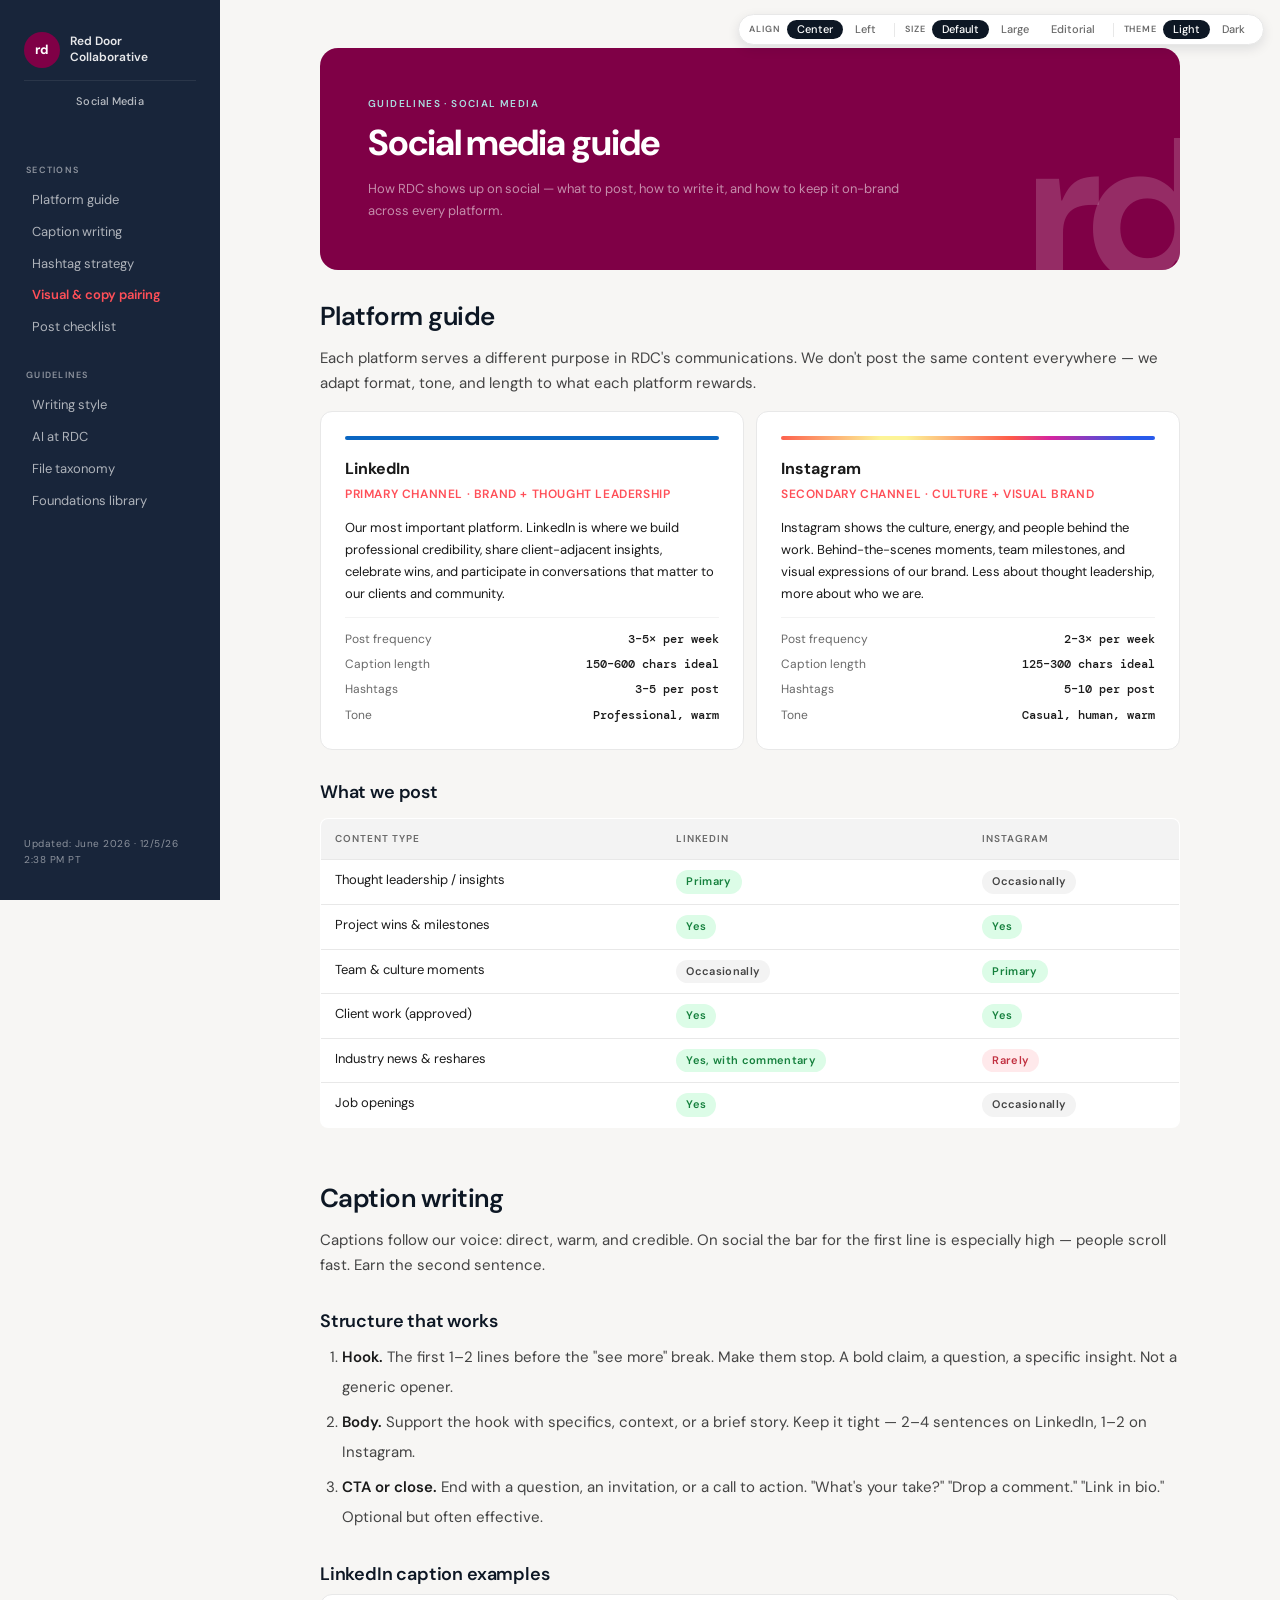
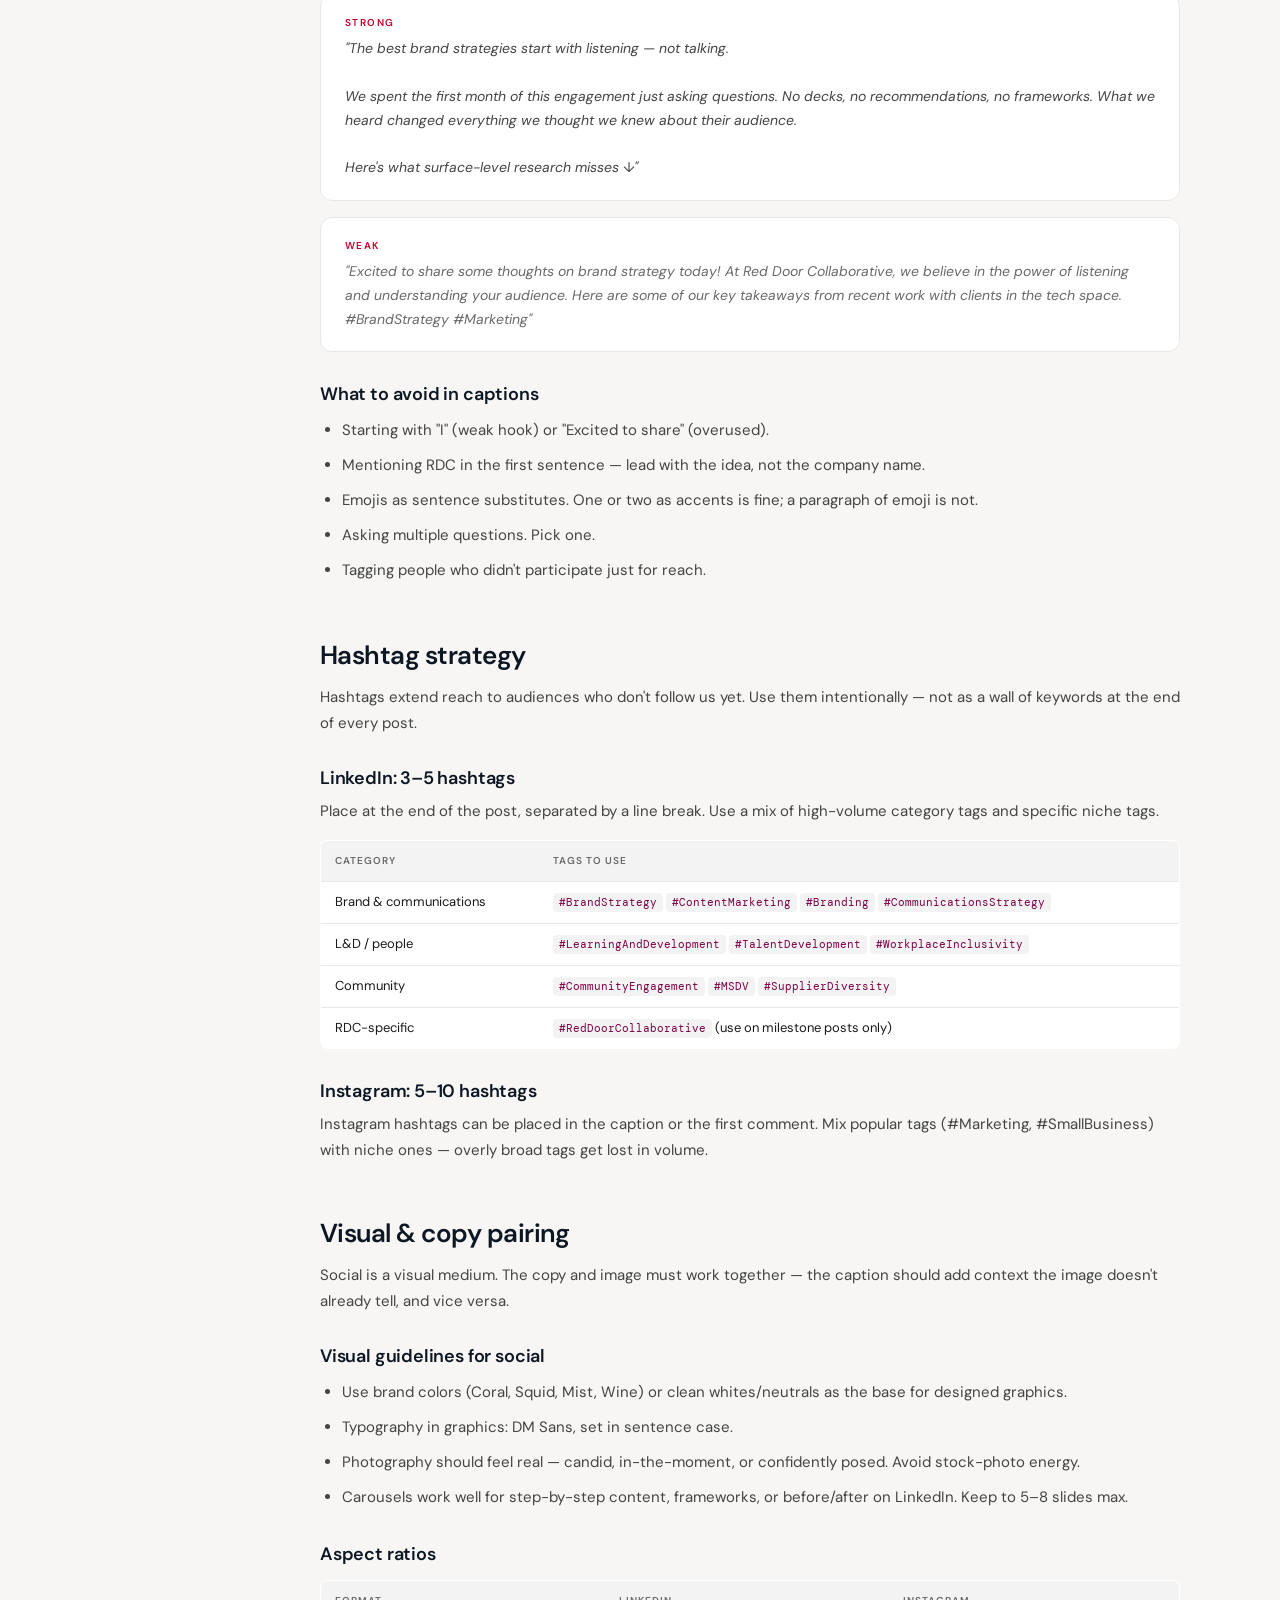
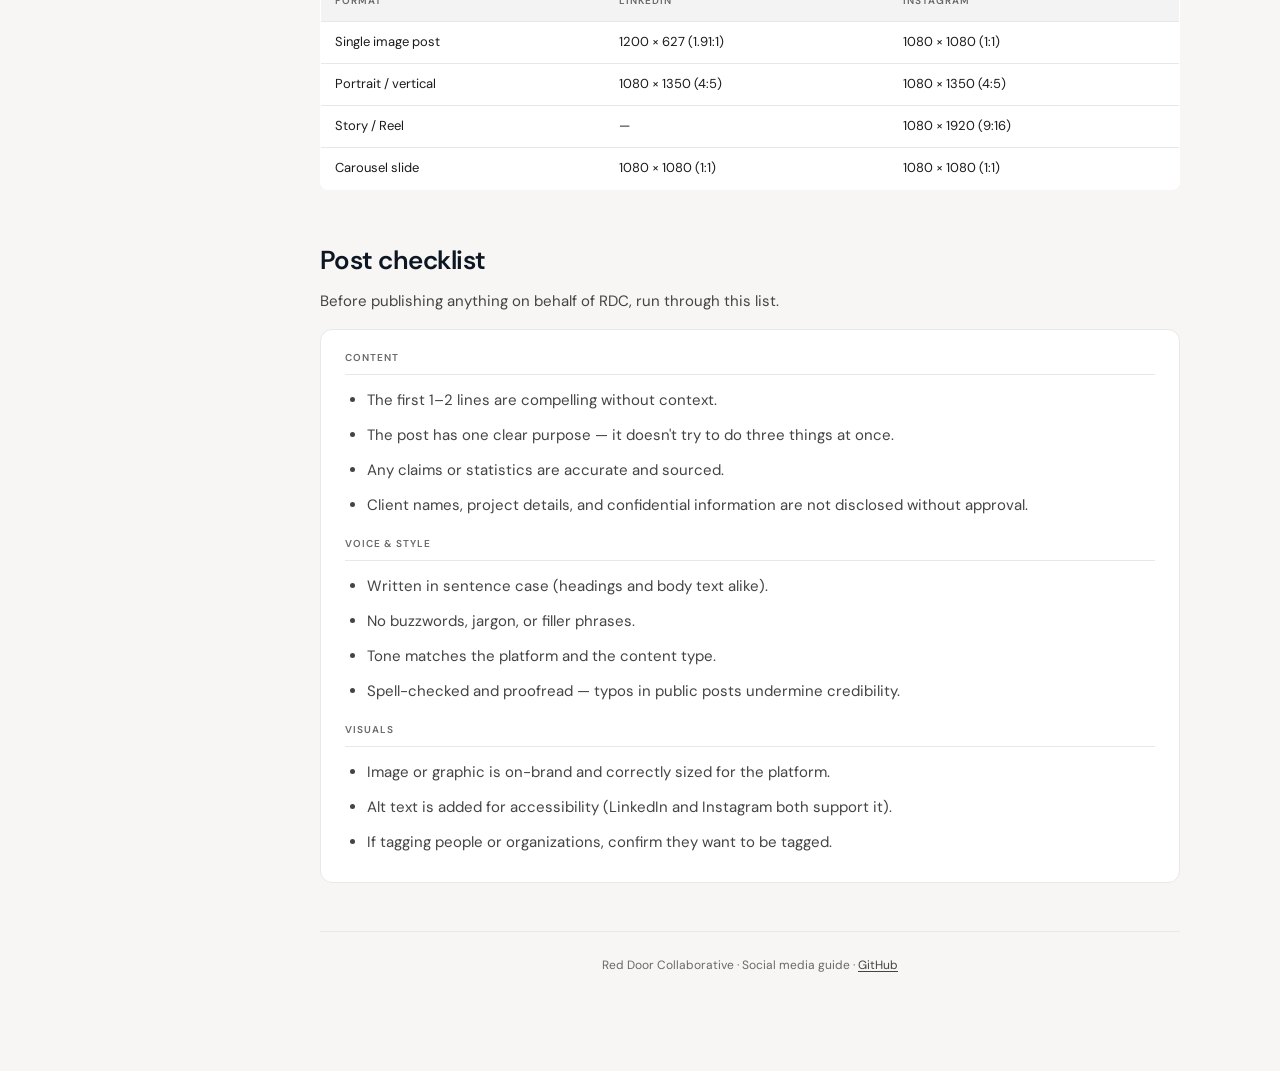
==== guidelines/social-media.html @ 5e09fd80 "Add four guideline pages to foundations library Writing style, social media, AI at RDC, and file tax" ====
<!DOCTYPE html>
<html lang="en">
<head>
<meta charset="UTF-8">
<meta name="viewport" content="width=device-width, initial-scale=1.0">
<title>Social Media Guide — Red Door Collaborative</title>
<script>(function(){try{var p=JSON.parse(localStorage.getItem('rdc-prefs')||'{}');document.documentElement.setAttribute('data-theme',p.theme||(window.matchMedia('(prefers-color-scheme: dark)').matches?'dark':'light'));}catch(e){}})();</script>
<link rel="preconnect" href="https://fonts.googleapis.com">
<link rel="preconnect" href="https://fonts.gstatic.com" crossorigin>
<link href="https://fonts.googleapis.com/css2?family=DM+Sans:ital,opsz,wght@0,9..40,300;0,9..40,400;0,9..40,500;0,9..40,600;0,9..40,700;1,9..40,300&family=DM+Mono:wght@400;500&display=swap" rel="stylesheet">
<link rel="stylesheet" href="https://reddoorcollaborative.github.io/rdc-foundations-library/rdc.css">
<style>
.page-header-meta { font-size:13px; color:rgba(255,255,255,0.55); line-height:1.7; max-width:560px; margin-top:0.75rem; }
.page-header-meta strong { color:rgba(255,255,255,0.85); font-weight:600; }
.content h2 { margin:56px 0 14px; scroll-margin-top:1rem; font-size:26px; }
.content h2:first-child { margin-top:0; }
.content h3 { margin:32px 0 10px; scroll-margin-top:1rem; font-size:18px; }
.content h4 { margin:22px 0 6px; }
.content p  { margin:10px 0 14px; }
.content ul, .content ol { margin:10px 0 16px; }
.content li { margin:5px 0; font-size:15px; }
.content li > ul, .content li > ol { margin:6px 0; }
.content strong { color:var(--gray-900); }
.content pre code { background:transparent; padding:0; font-size:inherit; color:inherit; }
.content table { border-collapse:collapse; width:100%; margin:16px 0; font-size:13px; background:var(--white); border:1px solid var(--gray-200); border-radius:var(--radius-md); overflow:hidden; }
.content table thead th { background:var(--gray-100); font-size:10px; font-weight:600; letter-spacing:0.1em; text-transform:uppercase; color:var(--gray-500); text-align:left; padding:12px 14px; border-bottom:1px solid var(--gray-200); }
.content table tbody td { padding:10px 14px; border-bottom:1px solid var(--gray-200); color:var(--gray-900); vertical-align:top; }
.content table tbody tr:last-child td { border-bottom:none; }
.platform-card { background:var(--white); border:1px solid var(--gray-200); border-radius:var(--radius-lg); padding:1.5rem; }
.platform-card-bar { height:4px; border-radius:var(--radius-sm); margin-bottom:1rem; }
.platform-name { font-size:16px; font-weight:700; color:var(--gray-900); margin-bottom:4px; }
.platform-role { font-size:12px; color:var(--coral); font-weight:600; letter-spacing:0.05em; text-transform:uppercase; margin-bottom:12px; }
.platform-spec { display:flex; flex-direction:column; gap:6px; margin-top:12px; border-top:1px solid var(--gray-100); padding-top:12px; }
.platform-spec-row { display:flex; justify-content:space-between; font-size:12px; }
.platform-spec-label { color:var(--gray-500); }
.platform-spec-val { color:var(--gray-900); font-weight:500; font-family:var(--font-mono); }
[data-theme="dark"] .platform-card { background:#1e2533; border-color:rgba(255,255,255,0.08); }
[data-theme="dark"] .platform-name { color:rgba(255,255,255,0.90); }
[data-theme="dark"] .platform-spec { border-color:rgba(255,255,255,0.07); }
[data-theme="dark"] .platform-spec-val { color:rgba(255,255,255,0.80); }
</style>
</head>
<body>

<aside class="sidebar">
  <a class="sidebar-logo" href="https://reddoorcollaborative.github.io/rdc-central/">
    <div class="logo-mark">rd</div>
    <div class="logo-text">Red Door<br>Collaborative</div>
  </a>
  <div class="sidebar-page-title">Social Media</div>

  <div class="nav-section-label">Sections</div>
  <a class="nav-link active" href="#platforms">Platform guide</a>
  <a class="nav-link" href="#captions">Caption writing</a>
  <a class="nav-link" href="#hashtags">Hashtag strategy</a>
  <a class="nav-link" href="#visuals">Visual &amp; copy pairing</a>
  <a class="nav-link" href="#checklist">Post checklist</a>

  <div class="nav-section-label">Guidelines</div>
  <a class="nav-link" href="writing-style.html">Writing style</a>
  <a class="nav-link" href="ai-at-rdc.html">AI at RDC</a>
  <a class="nav-link" href="file-taxonomy.html">File taxonomy</a>
  <a class="nav-link" href="../index.html">Foundations library</a>

  <div class="sidebar-version">Updated: June 2026</div>
</aside>

<main class="sidebar-content">
<div class="sidebar-inner">

  <div class="page-header">
    <div class="eyebrow">Guidelines &middot; Social media</div>
    <div class="page-header-title">Social media guide</div>
    <div class="page-header-meta">
      How RDC shows up on social — what to post, how to write it, and how to keep it on-brand across every platform.
    </div>
  </div>

  <div class="content">

    <h2 id="platforms">Platform guide</h2>
    <p>Each platform serves a different purpose in RDC's communications. We don't post the same content everywhere — we adapt format, tone, and length to what each platform rewards.</p>

    <div class="grid-2" style="margin-bottom:2rem;">

      <div class="platform-card">
        <div class="platform-card-bar" style="background:#0a66c2;"></div>
        <div class="platform-name">LinkedIn</div>
        <div class="platform-role">Primary channel &middot; Brand + thought leadership</div>
        <p style="font-size:13px;color:var(--gray-600);margin:0 0 8px;">Our most important platform. LinkedIn is where we build professional credibility, share client-adjacent insights, celebrate wins, and participate in conversations that matter to our clients and community.</p>
        <div class="platform-spec">
          <div class="platform-spec-row"><span class="platform-spec-label">Post frequency</span><span class="platform-spec-val">3–5× per week</span></div>
          <div class="platform-spec-row"><span class="platform-spec-label">Caption length</span><span class="platform-spec-val">150–600 chars ideal</span></div>
          <div class="platform-spec-row"><span class="platform-spec-label">Hashtags</span><span class="platform-spec-val">3–5 per post</span></div>
          <div class="platform-spec-row"><span class="platform-spec-label">Tone</span><span class="platform-spec-val">Professional, warm</span></div>
        </div>
      </div>

      <div class="platform-card">
        <div class="platform-card-bar" style="background:radial-gradient(circle at 30% 107%, #fdf497 0%, #fdf497 5%, #fd5949 45%, #d6249f 60%, #285AEB 90%);"></div>
        <div class="platform-name">Instagram</div>
        <div class="platform-role">Secondary channel &middot; Culture + visual brand</div>
        <p style="font-size:13px;color:var(--gray-600);margin:0 0 8px;">Instagram shows the culture, energy, and people behind the work. Behind-the-scenes moments, team milestones, and visual expressions of our brand. Less about thought leadership, more about who we are.</p>
        <div class="platform-spec">
          <div class="platform-spec-row"><span class="platform-spec-label">Post frequency</span><span class="platform-spec-val">2–3× per week</span></div>
          <div class="platform-spec-row"><span class="platform-spec-label">Caption length</span><span class="platform-spec-val">125–300 chars ideal</span></div>
          <div class="platform-spec-row"><span class="platform-spec-label">Hashtags</span><span class="platform-spec-val">5–10 per post</span></div>
          <div class="platform-spec-row"><span class="platform-spec-label">Tone</span><span class="platform-spec-val">Casual, human, warm</span></div>
        </div>
      </div>

    </div>

    <h3>What we post</h3>
    <table>
      <thead>
        <tr>
          <th>Content type</th>
          <th>LinkedIn</th>
          <th>Instagram</th>
        </tr>
      </thead>
      <tbody>
        <tr>
          <td>Thought leadership / insights</td>
          <td><span class="badge badge-success">Primary</span></td>
          <td><span class="badge badge-neutral">Occasionally</span></td>
        </tr>
        <tr>
          <td>Project wins &amp; milestones</td>
          <td><span class="badge badge-success">Yes</span></td>
          <td><span class="badge badge-success">Yes</span></td>
        </tr>
        <tr>
          <td>Team &amp; culture moments</td>
          <td><span class="badge badge-neutral">Occasionally</span></td>
          <td><span class="badge badge-success">Primary</span></td>
        </tr>
        <tr>
          <td>Client work (approved)</td>
          <td><span class="badge badge-success">Yes</span></td>
          <td><span class="badge badge-success">Yes</span></td>
        </tr>
        <tr>
          <td>Industry news &amp; reshares</td>
          <td><span class="badge badge-success">Yes, with commentary</span></td>
          <td><span class="badge badge-coral">Rarely</span></td>
        </tr>
        <tr>
          <td>Job openings</td>
          <td><span class="badge badge-success">Yes</span></td>
          <td><span class="badge badge-neutral">Occasionally</span></td>
        </tr>
      </tbody>
    </table>

    <h2 id="captions">Caption writing</h2>
    <p>Captions follow our voice: direct, warm, and credible. On social the bar for the first line is especially high — people scroll fast. Earn the second sentence.</p>

    <h3>Structure that works</h3>
    <ol>
      <li><strong>Hook.</strong> The first 1–2 lines before the "see more" break. Make them stop. A bold claim, a question, a specific insight. Not a generic opener.</li>
      <li><strong>Body.</strong> Support the hook with specifics, context, or a brief story. Keep it tight — 2–4 sentences on LinkedIn, 1–2 on Instagram.</li>
      <li><strong>CTA or close.</strong> End with a question, an invitation, or a call to action. "What's your take?" "Drop a comment." "Link in bio." Optional but often effective.</li>
    </ol>

    <h3>LinkedIn caption examples</h3>
    <div class="card" style="margin-bottom:1rem;">
      <div class="eyebrow" style="margin-bottom:6px;">Strong</div>
      <p style="font-size:14px;font-style:italic;margin:0;">"The best brand strategies start with listening — not talking.<br><br>We spent the first month of this engagement just asking questions. No decks, no recommendations, no frameworks. What we heard changed everything we thought we knew about their audience.<br><br>Here's what surface-level research misses ↓"</p>
    </div>
    <div class="card" style="margin-bottom:1.5rem;">
      <div class="eyebrow" style="margin-bottom:6px;">Weak</div>
      <p style="font-size:14px;font-style:italic;margin:0;color:var(--gray-500);">"Excited to share some thoughts on brand strategy today! At Red Door Collaborative, we believe in the power of listening and understanding your audience. Here are some of our key takeaways from recent work with clients in the tech space. #BrandStrategy #Marketing"</p>
    </div>

    <h3>What to avoid in captions</h3>
    <ul>
      <li>Starting with "I" (weak hook) or "Excited to share" (overused).</li>
      <li>Mentioning RDC in the first sentence — lead with the idea, not the company name.</li>
      <li>Emojis as sentence substitutes. One or two as accents is fine; a paragraph of emoji is not.</li>
      <li>Asking multiple questions. Pick one.</li>
      <li>Tagging people who didn't participate just for reach.</li>
    </ul>

    <h2 id="hashtags">Hashtag strategy</h2>
    <p>Hashtags extend reach to audiences who don't follow us yet. Use them intentionally — not as a wall of keywords at the end of every post.</p>

    <h3>LinkedIn: 3–5 hashtags</h3>
    <p>Place at the end of the post, separated by a line break. Use a mix of high-volume category tags and specific niche tags.</p>

    <table>
      <thead>
        <tr><th>Category</th><th>Tags to use</th></tr>
      </thead>
      <tbody>
        <tr>
          <td>Brand &amp; communications</td>
          <td><code>#BrandStrategy</code> <code>#ContentMarketing</code> <code>#Branding</code> <code>#CommunicationsStrategy</code></td>
        </tr>
        <tr>
          <td>L&amp;D / people</td>
          <td><code>#LearningAndDevelopment</code> <code>#TalentDevelopment</code> <code>#WorkplaceInclusivity</code></td>
        </tr>
        <tr>
          <td>Community</td>
          <td><code>#CommunityEngagement</code> <code>#MSDV</code> <code>#SupplierDiversity</code></td>
        </tr>
        <tr>
          <td>RDC-specific</td>
          <td><code>#RedDoorCollaborative</code> (use on milestone posts only)</td>
        </tr>
      </tbody>
    </table>

    <h3>Instagram: 5–10 hashtags</h3>
    <p>Instagram hashtags can be placed in the caption or the first comment. Mix popular tags (#Marketing, #SmallBusiness) with niche ones — overly broad tags get lost in volume.</p>

    <h2 id="visuals">Visual &amp; copy pairing</h2>
    <p>Social is a visual medium. The copy and image must work together — the caption should add context the image doesn't already tell, and vice versa.</p>

    <h3>Visual guidelines for social</h3>
    <ul>
      <li>Use brand colors (Coral, Squid, Mist, Wine) or clean whites/neutrals as the base for designed graphics.</li>
      <li>Typography in graphics: DM Sans, set in sentence case.</li>
      <li>Photography should feel real — candid, in-the-moment, or confidently posed. Avoid stock-photo energy.</li>
      <li>Carousels work well for step-by-step content, frameworks, or before/after on LinkedIn. Keep to 5–8 slides max.</li>
    </ul>

    <h3>Aspect ratios</h3>
    <table>
      <thead>
        <tr><th>Format</th><th>LinkedIn</th><th>Instagram</th></tr>
      </thead>
      <tbody>
        <tr><td>Single image post</td><td>1200 × 627 (1.91:1)</td><td>1080 × 1080 (1:1)</td></tr>
        <tr><td>Portrait / vertical</td><td>1080 × 1350 (4:5)</td><td>1080 × 1350 (4:5)</td></tr>
        <tr><td>Story / Reel</td><td>—</td><td>1080 × 1920 (9:16)</td></tr>
        <tr><td>Carousel slide</td><td>1080 × 1080 (1:1)</td><td>1080 × 1080 (1:1)</td></tr>
      </tbody>
    </table>

    <h2 id="checklist">Post checklist</h2>
    <p>Before publishing anything on behalf of RDC, run through this list.</p>

    <div class="card">
      <div class="subsection-label" style="margin-bottom:8px;">Content</div>
      <ul style="line-height:2.2;margin-bottom:1rem;">
        <li>The first 1–2 lines are compelling without context.</li>
        <li>The post has one clear purpose — it doesn't try to do three things at once.</li>
        <li>Any claims or statistics are accurate and sourced.</li>
        <li>Client names, project details, and confidential information are not disclosed without approval.</li>
      </ul>
      <div class="subsection-label" style="margin-bottom:8px;">Voice &amp; style</div>
      <ul style="line-height:2.2;margin-bottom:1rem;">
        <li>Written in sentence case (headings and body text alike).</li>
        <li>No buzzwords, jargon, or filler phrases.</li>
        <li>Tone matches the platform and the content type.</li>
        <li>Spell-checked and proofread — typos in public posts undermine credibility.</li>
      </ul>
      <div class="subsection-label" style="margin-bottom:8px;">Visuals</div>
      <ul style="line-height:2.2;margin-bottom:0;">
        <li>Image or graphic is on-brand and correctly sized for the platform.</li>
        <li>Alt text is added for accessibility (LinkedIn and Instagram both support it).</li>
        <li>If tagging people or organizations, confirm they want to be tagged.</li>
      </ul>
    </div>

  </div>

  <div class="page-footer">
    Red Door Collaborative &middot; Social media guide &middot; <a href="https://github.com/reddoorcollaborative">GitHub</a>
  </div>

</div>
</main>

<script src="https://reddoorcollaborative.github.io/rdc-foundations-library/rdc.js"></script>
<script>
(function () {
  var headings = document.querySelectorAll('.content h2');
  var navLinks = document.querySelectorAll('.nav-link');
  var obs = new IntersectionObserver(function (entries) {
    entries.forEach(function (entry) {
      if (entry.isIntersecting) {
        var id = entry.target.getAttribute('id');
        navLinks.forEach(function (l) {
          l.classList.toggle('active', l.getAttribute('href') === '#' + id);
        });
      }
    });
  }, { rootMargin: '-15% 0px -75% 0px' });
  headings.forEach(function (h) { obs.observe(h); });
})();
</script>
</body>
</html>
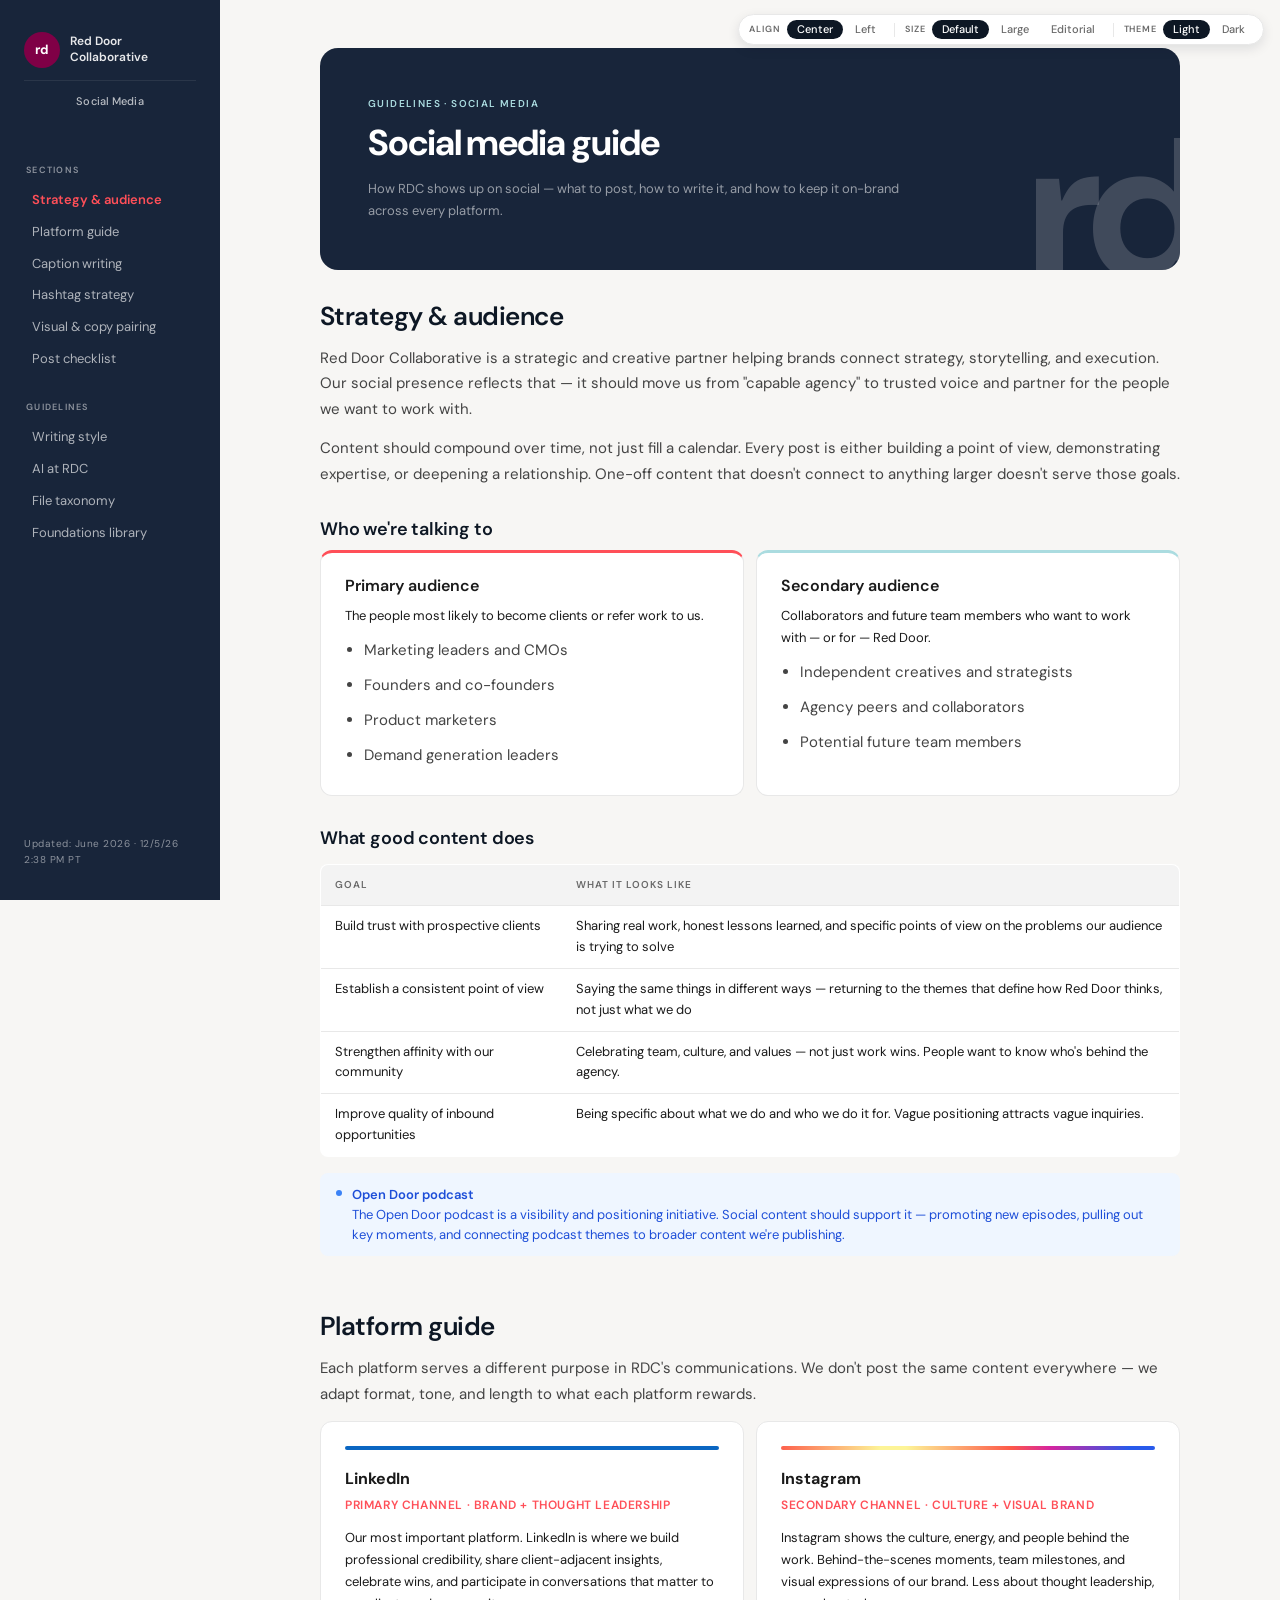
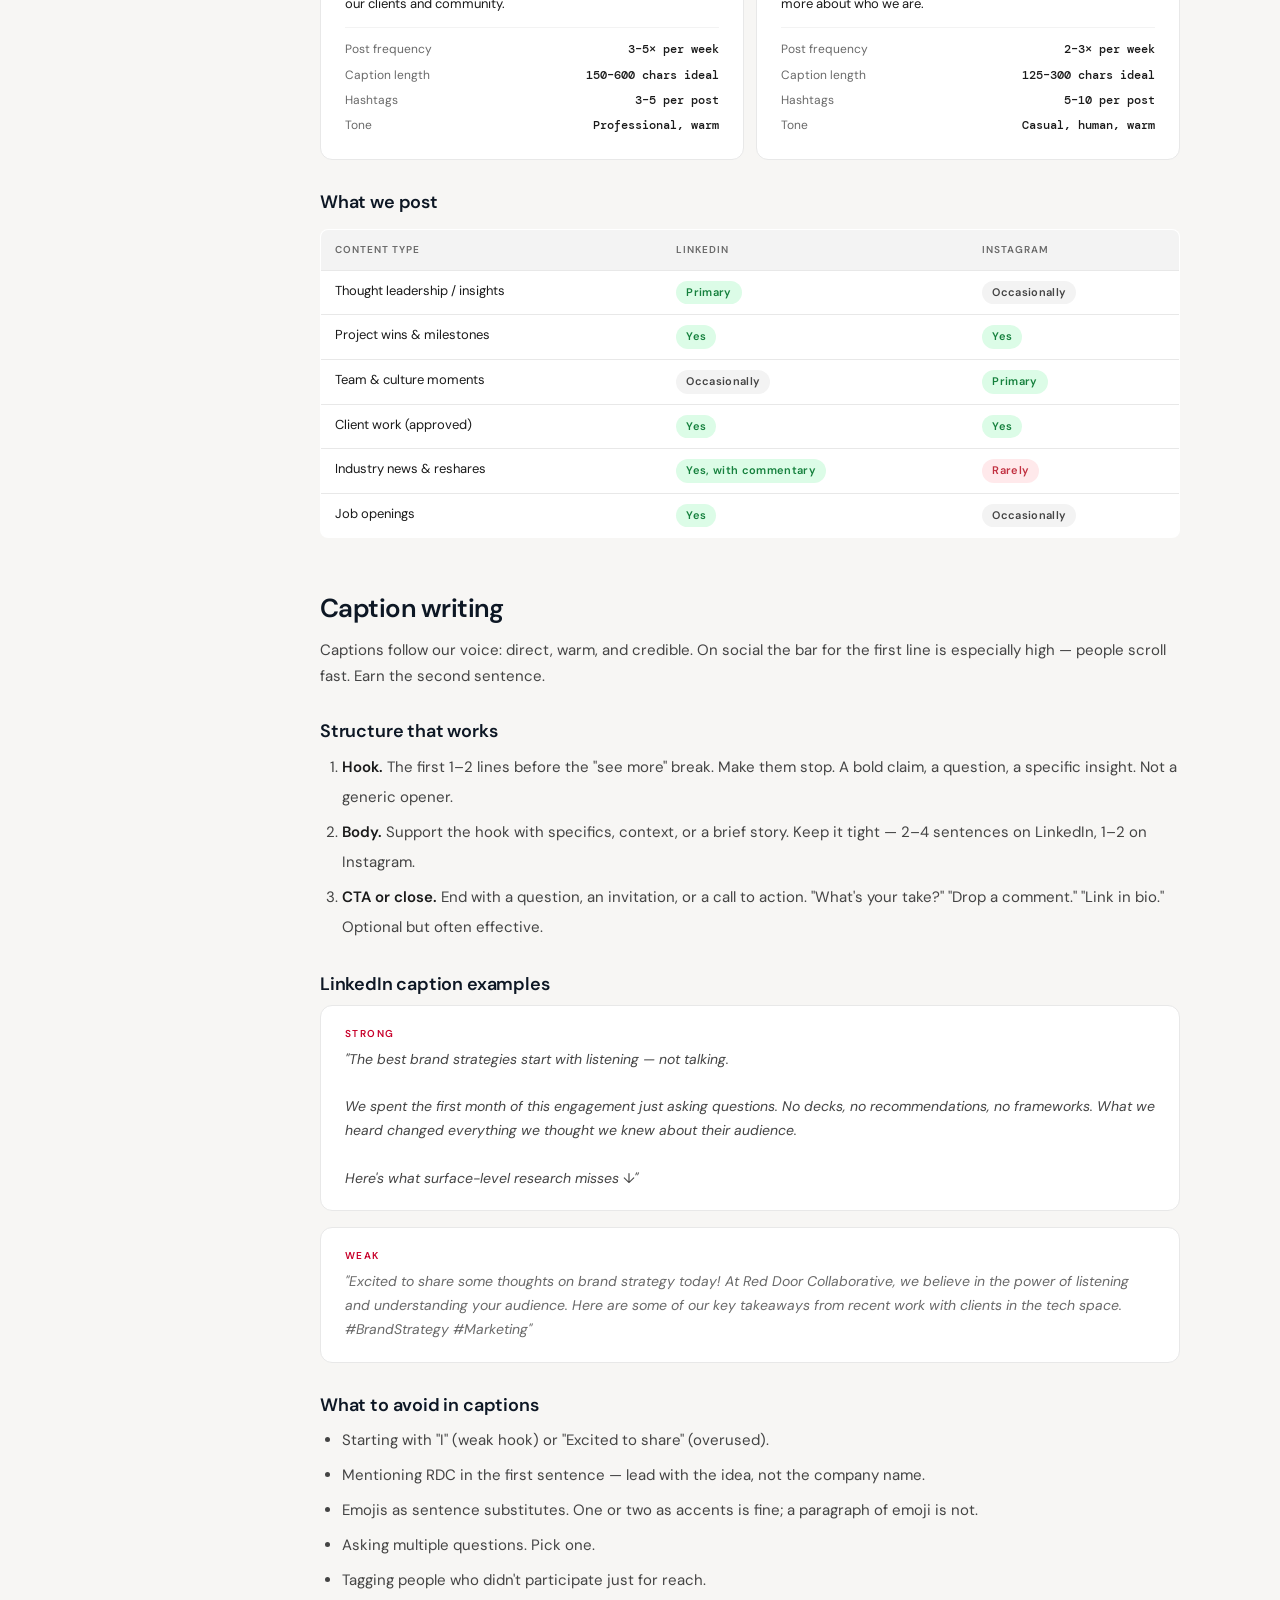
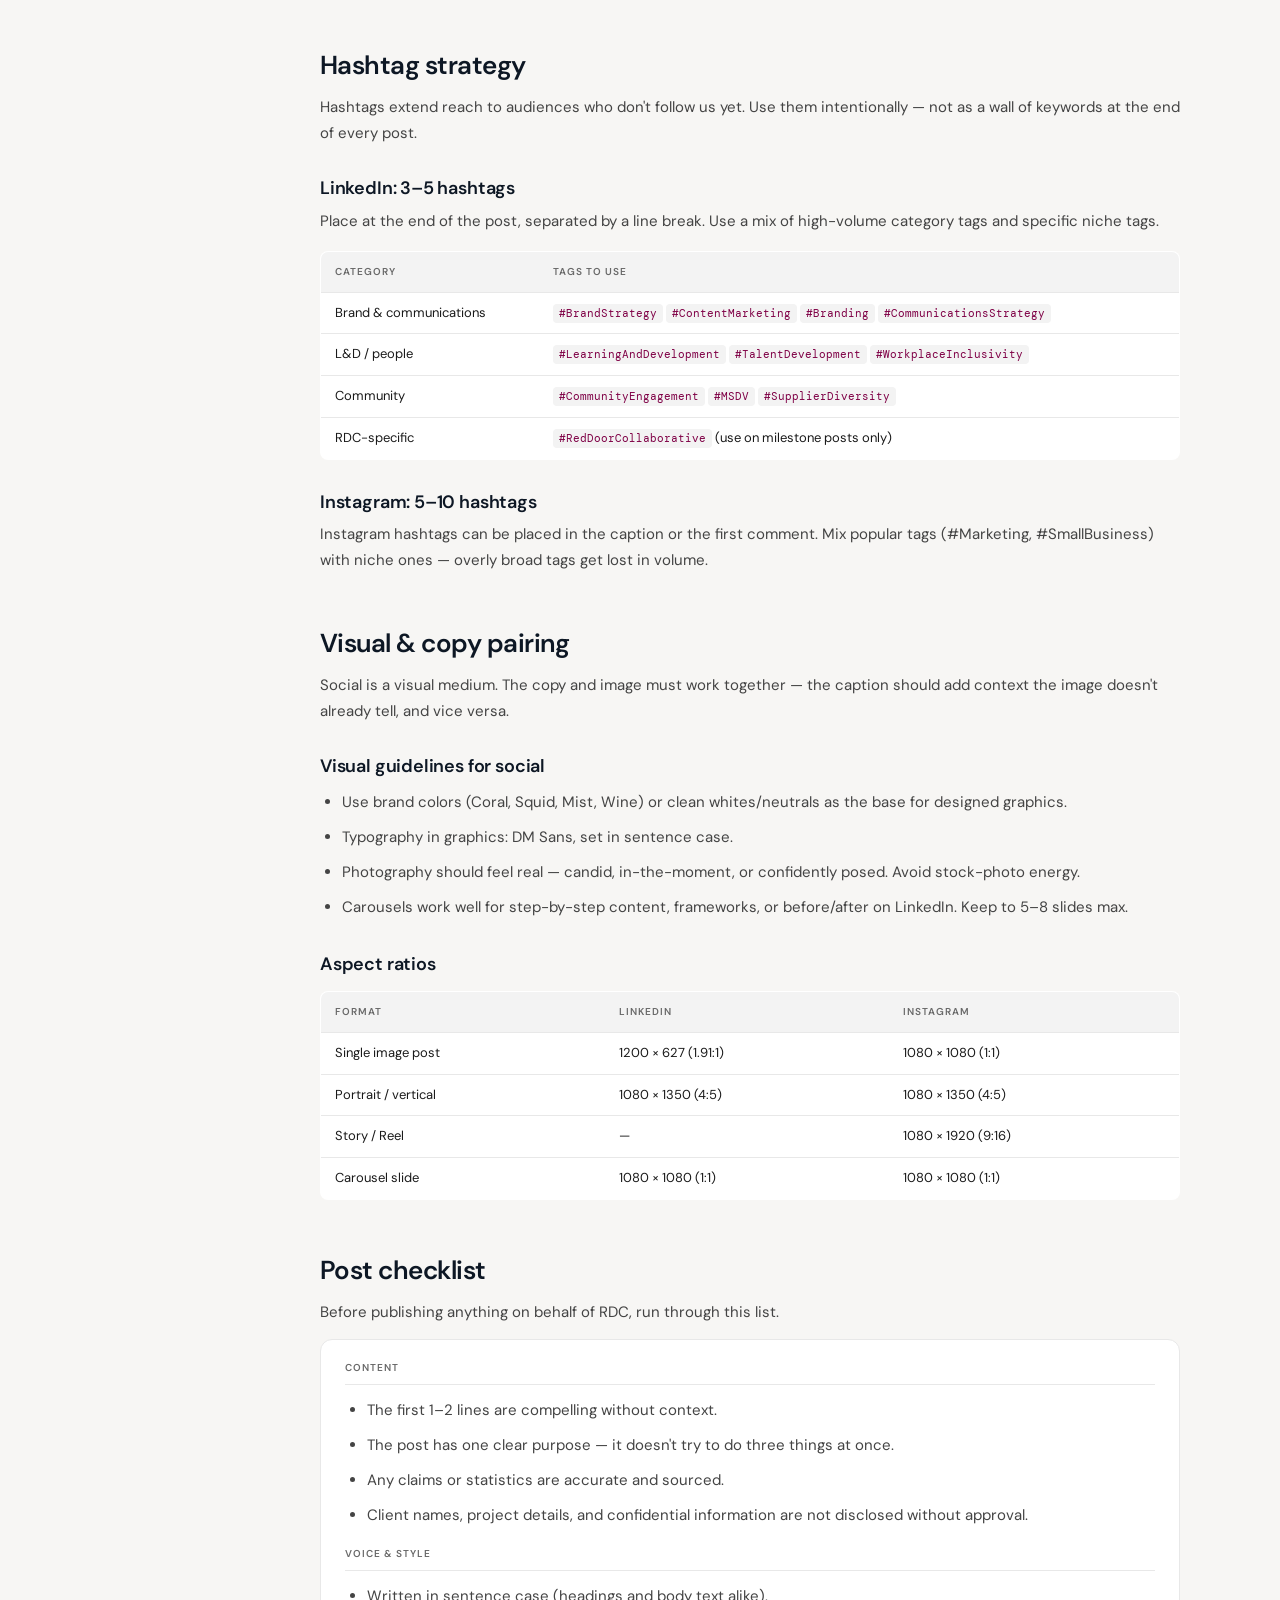
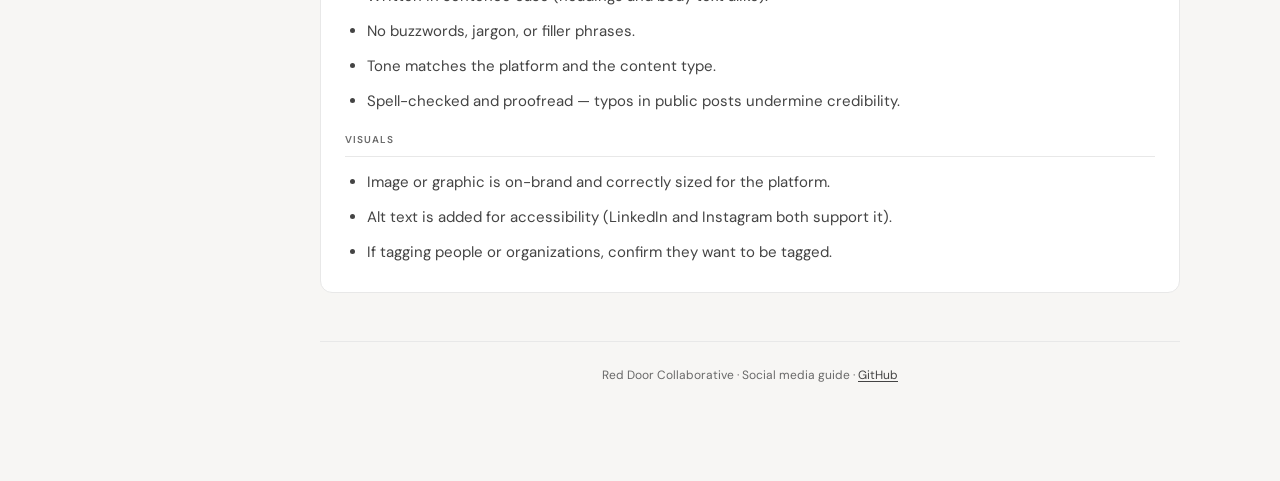
==== commit fe6a9bba: "Incorporate source doc content into writing-style and social-media guideline pages writing-style.htm" ====
--- a/guidelines/social-media.html
+++ b/guidelines/social-media.html
@@ -50,7 +50,8 @@
   <div class="sidebar-page-title">Social Media</div>
 
   <div class="nav-section-label">Sections</div>
-  <a class="nav-link active" href="#platforms">Platform guide</a>
+  <a class="nav-link active" href="#strategy">Strategy &amp; audience</a>
+  <a class="nav-link" href="#platforms">Platform guide</a>
   <a class="nav-link" href="#captions">Caption writing</a>
   <a class="nav-link" href="#hashtags">Hashtag strategy</a>
   <a class="nav-link" href="#visuals">Visual &amp; copy pairing</a>
@@ -77,6 +78,68 @@
   </div>
 
   <div class="content">
+
+    <h2 id="strategy">Strategy &amp; audience</h2>
+    <p>Red Door Collaborative is a strategic and creative partner helping brands connect strategy, storytelling, and execution. Our social presence reflects that — it should move us from "capable agency" to trusted voice and partner for the people we want to work with.</p>
+
+    <p>Content should compound over time, not just fill a calendar. Every post is either building a point of view, demonstrating expertise, or deepening a relationship. One-off content that doesn't connect to anything larger doesn't serve those goals.</p>
+
+    <h3>Who we're talking to</h3>
+
+    <div class="grid-2" style="margin-bottom:1.5rem;">
+      <div class="card" style="border-top:3px solid var(--coral);">
+        <strong style="display:block;margin-bottom:6px;">Primary audience</strong>
+        <p style="font-size:13px;color:var(--gray-600);margin:0 0 8px;">The people most likely to become clients or refer work to us.</p>
+        <ul style="font-size:13px;color:var(--gray-600);margin:0;padding-left:1.2rem;">
+          <li>Marketing leaders and CMOs</li>
+          <li>Founders and co-founders</li>
+          <li>Product marketers</li>
+          <li>Demand generation leaders</li>
+        </ul>
+      </div>
+      <div class="card" style="border-top:3px solid var(--mist);">
+        <strong style="display:block;margin-bottom:6px;">Secondary audience</strong>
+        <p style="font-size:13px;color:var(--gray-600);margin:0 0 8px;">Collaborators and future team members who want to work with — or for — Red Door.</p>
+        <ul style="font-size:13px;color:var(--gray-600);margin:0;padding-left:1.2rem;">
+          <li>Independent creatives and strategists</li>
+          <li>Agency peers and collaborators</li>
+          <li>Potential future team members</li>
+        </ul>
+      </div>
+    </div>
+
+    <h3>What good content does</h3>
+    <table>
+      <thead>
+        <tr><th>Goal</th><th>What it looks like</th></tr>
+      </thead>
+      <tbody>
+        <tr>
+          <td>Build trust with prospective clients</td>
+          <td>Sharing real work, honest lessons learned, and specific points of view on the problems our audience is trying to solve</td>
+        </tr>
+        <tr>
+          <td>Establish a consistent point of view</td>
+          <td>Saying the same things in different ways — returning to the themes that define how Red Door thinks, not just what we do</td>
+        </tr>
+        <tr>
+          <td>Strengthen affinity with our community</td>
+          <td>Celebrating team, culture, and values — not just work wins. People want to know who's behind the agency.</td>
+        </tr>
+        <tr>
+          <td>Improve quality of inbound opportunities</td>
+          <td>Being specific about what we do and who we do it for. Vague positioning attracts vague inquiries.</td>
+        </tr>
+      </tbody>
+    </table>
+
+    <div class="alert alert-info" style="margin-bottom:1.5rem;">
+      <div class="alert-dot"></div>
+      <div class="alert-body">
+        <div class="alert-title">Open Door podcast</div>
+        The Open Door podcast is a visibility and positioning initiative. Social content should support it — promoting new episodes, pulling out key moments, and connecting podcast themes to broader content we're publishing.
+      </div>
+    </div>
 
     <h2 id="platforms">Platform guide</h2>
     <p>Each platform serves a different purpose in RDC's communications. We don't post the same content everywhere — we adapt format, tone, and length to what each platform rewards.</p>
